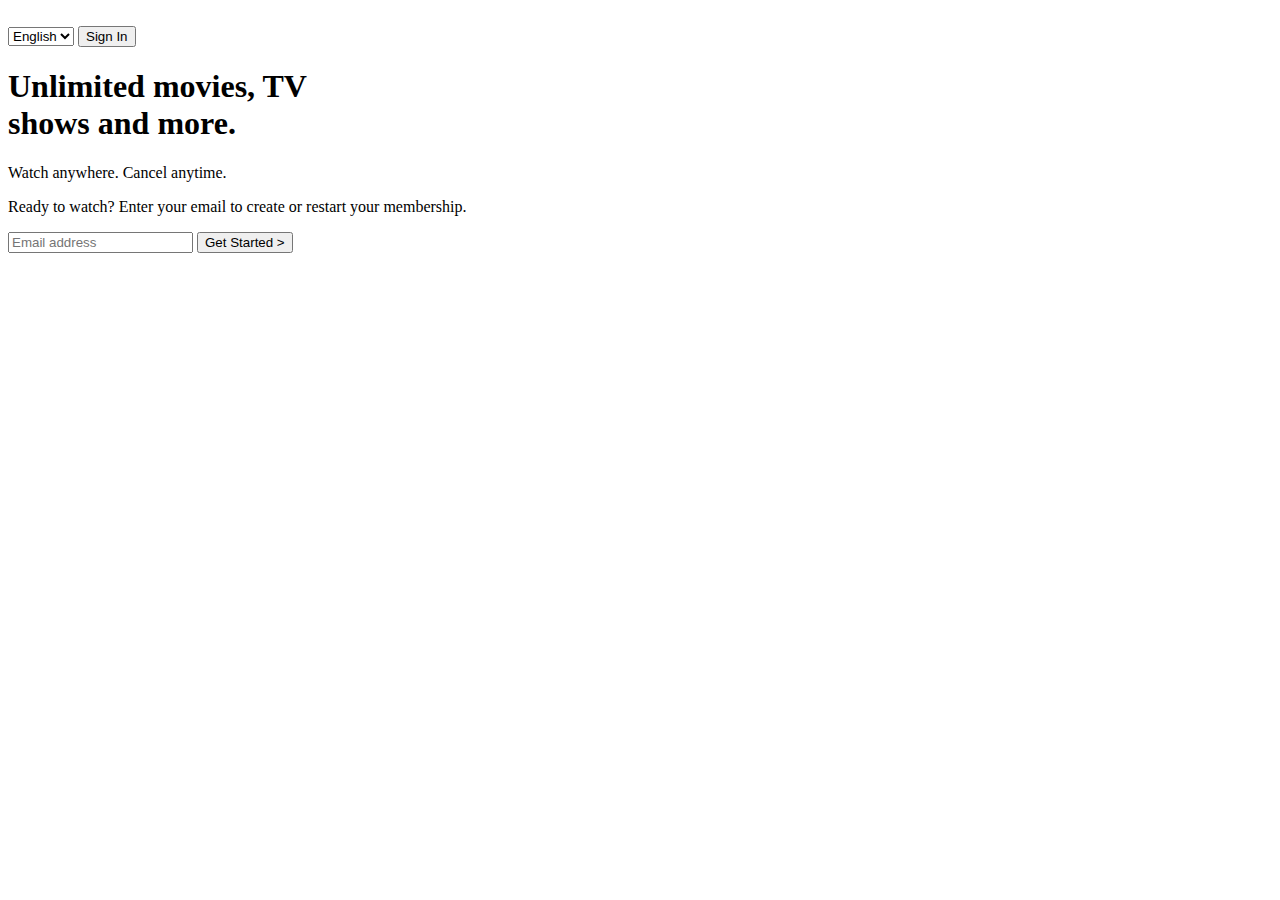
==== index.html @ c87a5f7d "Initialization of project!" ====
<!DOCTYPE html>
<html lang="en">
<head>
    <meta charset="UTF-8">
    <meta http-equiv="X-UA-Compatible" content="IE=edge">
    <meta name="viewport" content="width=device-width, initial-scale=1.0">
    <title>Netflix India – Watch TV Shows Online, Watch Movies Online</title>
    <link rel="stylesheet" href="./style.css">
    <link href='https://unpkg.com/boxicons@2.1.2/css/boxicons.min.css' rel='stylesheet'>

    <link rel="shortcut icon" href="./images/tab-icon.png" type="image/x-icon">
</head>
<body>
    <!-- Header section starts -->
    <header class="header" id="header">

        <div class="navbar">
            <a href="#" class="logo"><img src="./images/logo.png" alt=""></a>

            <div class="nav-btn">

                <select id="select" class="select">
                    <option value="/in/en">English</option>
                    <option value="/in/hi">हिन्दी</option>
                </select>

                <button class="sign-in" type="button">Sign In</button>
                <!-- <a href="#" class="sign-in">Sign In</a> -->
            </div>
        </div>

        <div class="main-content">
            <h1>Unlimited movies, TV <br> shows and more.</h1>

            <p class="para-1">Watch anywhere. Cancel anytime.</p>
            <p class="para-2">Ready to watch? Enter your email to create or restart your membership.</p>

            <input type="email" id="email" placeholder="Email address">
            <button class="get-started" type="button">Get Started ></button>
        </div>

    </header>
    <!-- Header section ends -->
</body>
</html>
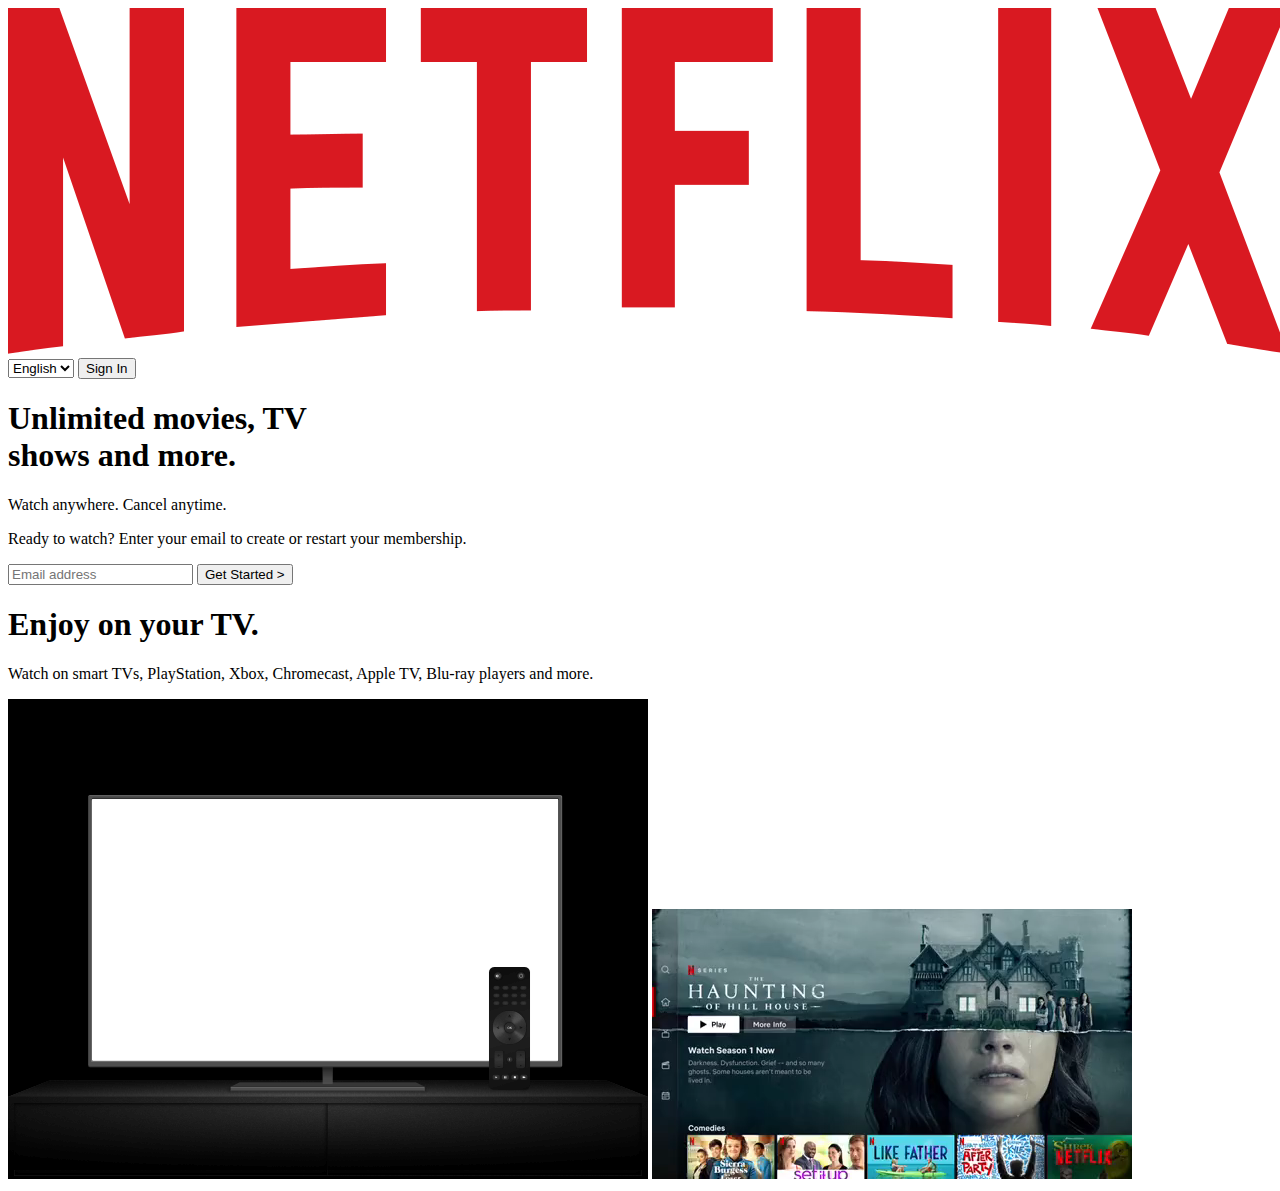
==== commit 812ae241: "html for enjoy section added!" ====
--- a/index.html
+++ b/index.html
@@ -41,5 +41,21 @@
 
     </header>
     <!-- Header section ends -->
+
+    <!-- ENJOY section starts -->
+    <section class="enjoy" id="enjoy">
+        <div class="enjoy-content">
+            <h1>Enjoy on your TV.</h1>
+            <p>Watch on smart TVs, PlayStation, Xbox, Chromecast, Apple TV, Blu-ray players and more.</p>
+        </div>
+
+        <div class="enjoy-img">
+            <img src="./images/tv.png" alt="">
+            <video class="vdo" autoplay="" muted="" playsinline="" loop="">
+                <source src="./videos/video1.m4v" type="video/mp4">
+            </video>
+        </div>
+    </section>
+    <!-- ENJOY section ends -->
 </body>
 </html>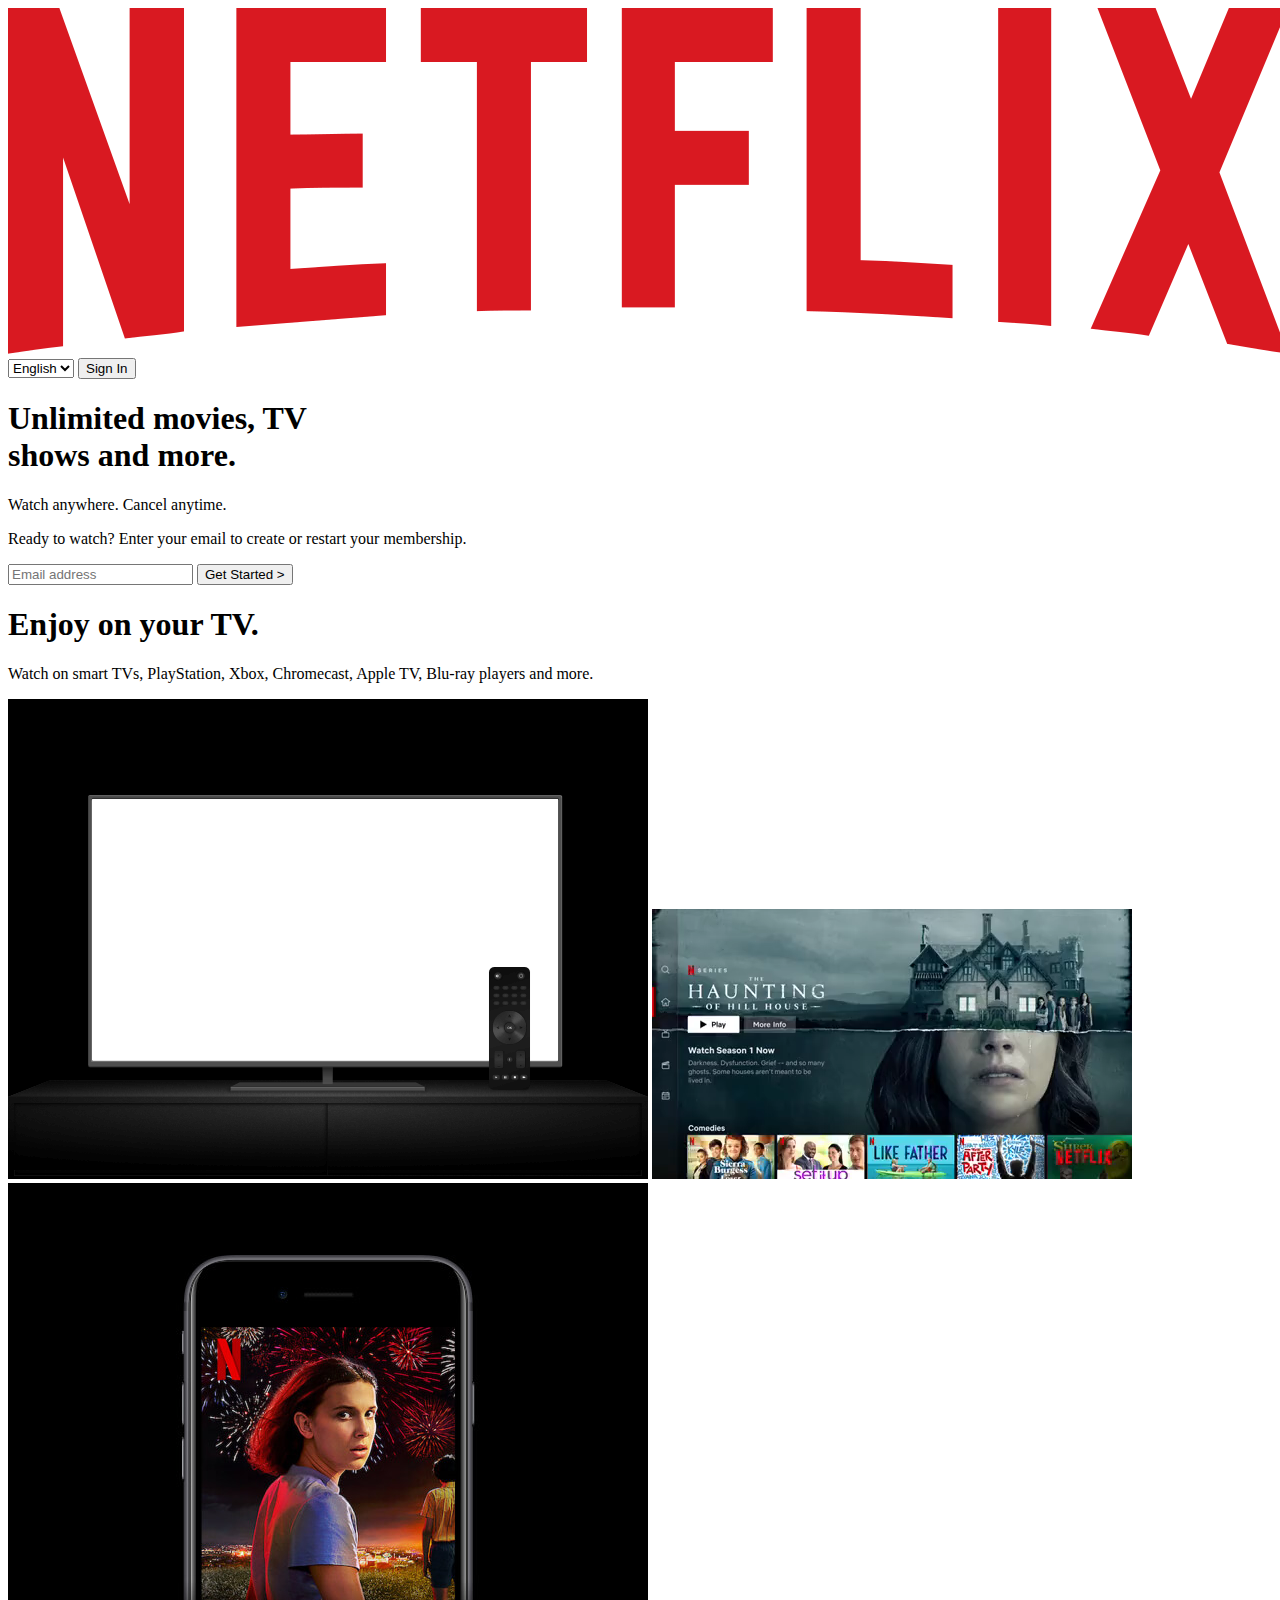
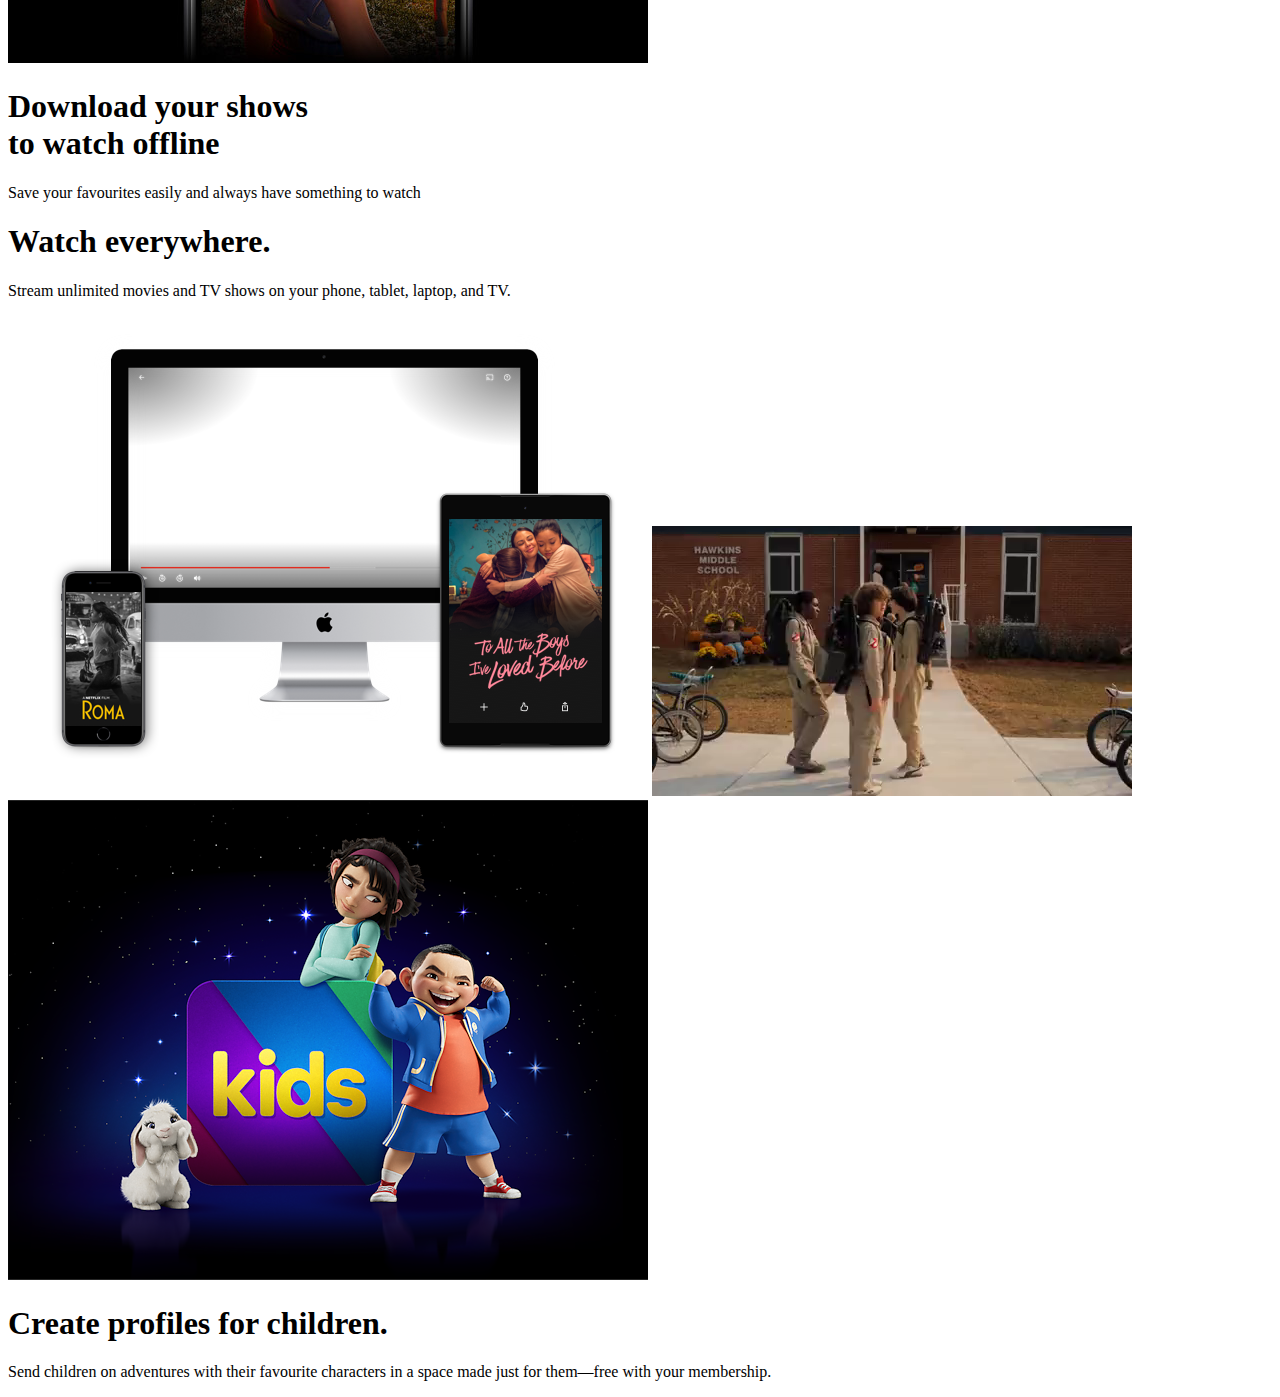
==== commit b6f01b5f: "html for download, kid, watch section added!" ====
--- a/index.html
+++ b/index.html
@@ -57,5 +57,61 @@
         </div>
     </section>
     <!-- ENJOY section ends -->
+
+    <!-- DOWNLOAD section starts -->
+    <section class="download" id="download">
+        <div class="download-img">
+            <img src="./images/download.jpg" alt="">
+
+            <!-- <div class="box">
+                <img class="img1" src="./images/boxshot.png" alt="">
+
+                <p>Stranger things <br> 
+                <a href="#">Downloading...</a>
+                </p>
+
+                <img src="https:/assets.nflxext.com/ffe/siteui/acquisition/ourStory/fuji/desktop/download-icon.gif" alt="" class="img2">
+            </div> -->
+
+        </div>
+
+        <div class="download-content">
+            <h1>Download your shows <br> to watch offline</h1>
+            <p>Save your favourites easily and always have something to watch</p>
+        </div>
+    </section>
+    <!-- DOWNLOAD section ends -->
+    
+
+
+    <!-- WATCH section starts -->
+    <section class="enjoy watch" id="watch">
+        <div class="enjoy-content">
+            <h1>Watch everywhere.</h1>
+            <p>Stream unlimited movies and TV shows on your phone, tablet, laptop, and TV.</p>
+        </div>
+
+        <div class="enjoy-img">
+            <img src="./images/computer.png" alt="">
+            <video class="vdo2" autoplay="" muted="" playsinline="" loop="">
+                <source src="./videos/video2.m4v" type="video/mp4">
+            </video>
+        </div>
+    </section>
+    
+    <!-- WATCH section ends -->
+
+
+    <!-- KIDS section starts -->
+    <section class="download kids" id="kids">
+        <div class="kids-img download-img">
+            <img src="./images/create_profile.png" alt="">
+        </div>
+        <div class="kids-content download-content">
+            <h1>Create profiles for children.</h1>
+            <p>Send children on adventures with their favourite characters in a space made just for them—free with your membership.</p>
+        </div>
+    </section>
+    <!-- KIDS section ends -->
 </body>
 </html>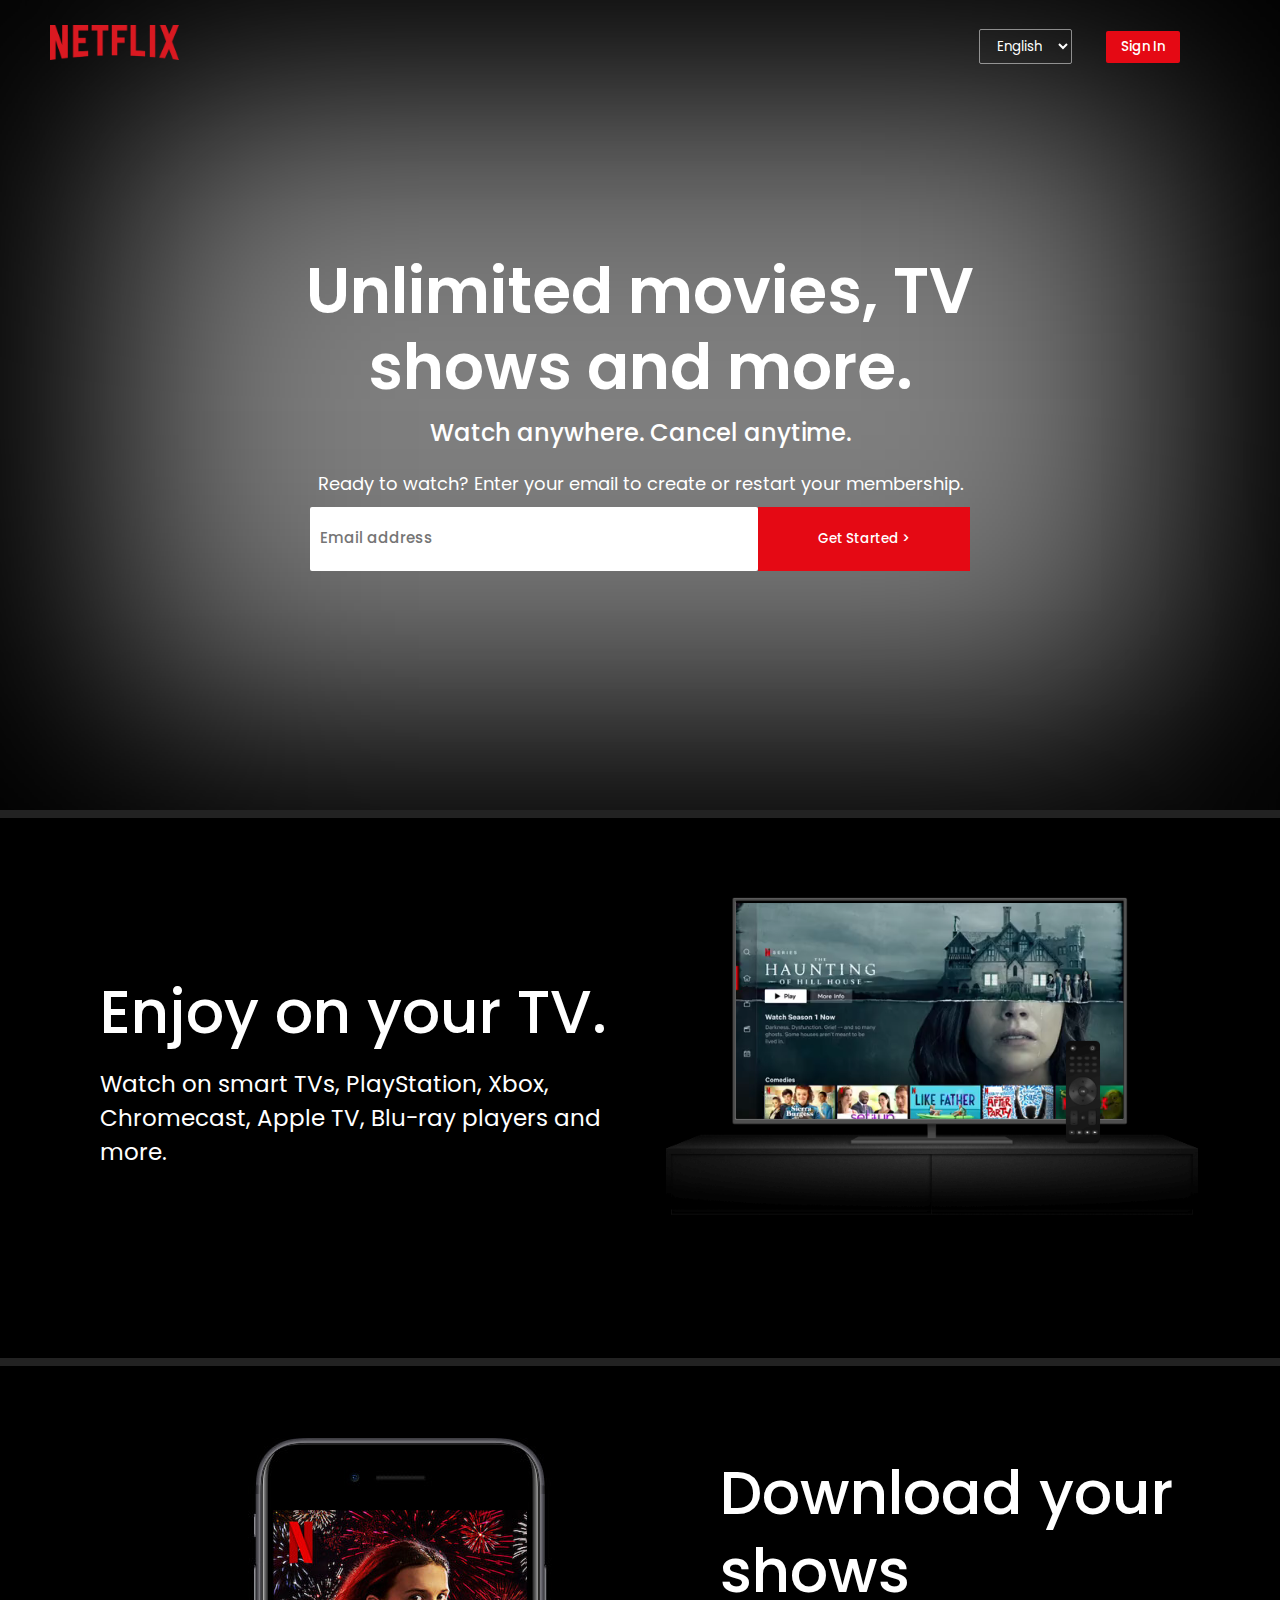
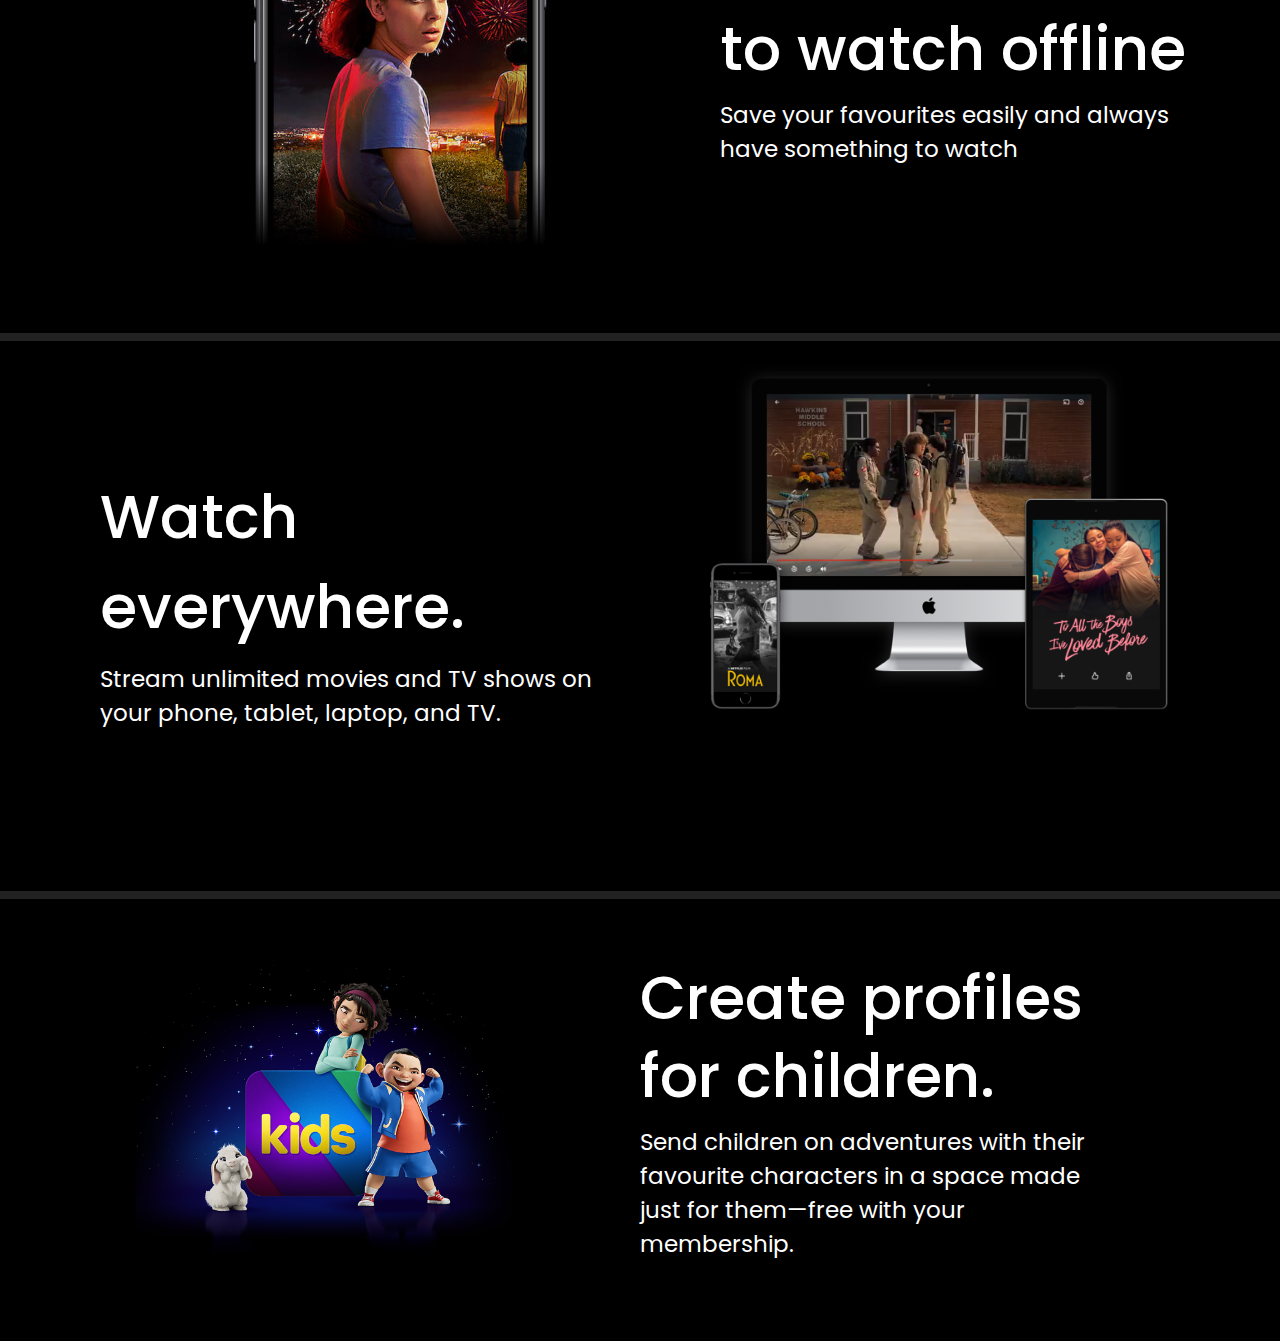
==== commit 39847a19: "bug resolved for style sheet!" ====
--- a/index.html
+++ b/index.html
@@ -5,7 +5,7 @@
     <meta http-equiv="X-UA-Compatible" content="IE=edge">
     <meta name="viewport" content="width=device-width, initial-scale=1.0">
     <title>Netflix India – Watch TV Shows Online, Watch Movies Online</title>
-    <link rel="stylesheet" href="./style.css">
+    <link rel="stylesheet" href="./css/style.css">
     <link href='https://unpkg.com/boxicons@2.1.2/css/boxicons.min.css' rel='stylesheet'>
 
     <link rel="shortcut icon" href="./images/tab-icon.png" type="image/x-icon">
--- a/css/style.css
+++ b/css/style.css
@@ -0,0 +1,281 @@
+@import url('https://fonts.googleapis.com/css2?family=Poppins:wght@200;300;400;500;600;700;800;900&display=swap');
+
+*{
+    margin: 0;
+    padding: 0;
+    box-sizing: border-box;
+    font-family: 'Poppins', sans-serif;
+    text-decoration: none;
+    outline: none;
+    border: none;
+}
+
+html{
+    scroll-behavior: smooth;
+}
+
+/* Header section */
+.header{
+    width: 100%;
+    height: 90vh;
+    background: url("https://i.ibb.co/vXqDmnh/background.jpg") no-repeat center center/cover;
+    position: relative;
+}
+
+.header::after{
+    content: "";
+    position: absolute;
+    top: 0;
+    left: 0;
+    right: 0;
+    width: 100%;
+    height: 90vh;
+    background: rgba(0, 0, 0, 0.5);
+    box-shadow: inset 120px 100px 250px #000,
+                inset -120px -100px 250px #000;
+    z-index: 1;
+}
+
+.header .navbar{
+    display: flex;
+    justify-content: space-between;
+    align-items: center;
+    position: relative;
+    padding: 25px 50px;
+    z-index: 2;
+}
+
+.header .navbar .logo img{
+    height: 35px;
+}
+
+.header .navbar .sign-in{
+    color: #fff;
+    background: #e50914;
+    padding: 6px 15px;
+    border-radius: 2px;
+    font-weight: 500;
+    margin-right: 50px;
+    cursor: pointer;
+}
+
+.header .navbar .select{
+    background: transparent;
+    color: #fff;
+    border-radius: 2px;
+    border: 1px solid rgba(255, 255, 255, 0.5);
+    padding: 6px 13px;
+    margin-right: 30px;
+}
+
+.header .navbar .select:hover{
+    border: 1px solid #fff;
+}
+
+.header .navbar .select option{
+    background: rgb(83, 80, 80);
+}
+
+
+/* Main Content */
+.header .main-content{
+    position: relative;
+    top: 20%;
+    width: 100%;
+    color: #fff;
+    text-align: center;
+    z-index: 4;
+}
+
+.header .main-content h1{
+    font-size: 63px;
+    font-weight: 550;
+    line-height: 1.2;
+    padding-bottom: 10px;
+}
+
+.header .main-content .para-1{
+    font-size: 24px;
+    font-weight: 500;
+    padding-bottom: 20px;
+}
+
+.header .main-content .para-2{
+    font-size: 18px;
+    font-weight: 400;
+    padding-bottom: 10px;
+}
+
+
+.header .main-content input{
+    width: 35%;
+    padding: 22px 10px;
+    border-radius: 2px;
+}
+
+.header .main-content input::-webkit-input-placeholder{
+    font-size: 15px;
+    font-weight: 500;
+}
+
+
+.header .main-content button{
+    background: #e50914;
+    padding: 22px 60px;
+    color: #fff;
+    font-weight: 500;
+    margin-left: -0.3%;
+}
+
+
+/* Enjoy Section */
+.enjoy{
+    background: #000;
+    border-top: 8px solid #222;
+    padding: 20px;
+    padding-top: 0px;
+    padding-bottom: 40px;
+
+    display: flex;
+    justify-content: space-evenly;
+    align-items: center;
+}
+
+.enjoy .enjoy-content{
+    flex: 1 1 400px;
+    margin-left: 80px;
+    margin-right: 2%;
+}
+
+.enjoy .enjoy-content h1{
+    font-size: 60px;
+    font-weight: 500;
+    color: #fff;
+    padding-bottom: 10px;
+}
+
+.enjoy .enjoy-content p{
+    color: #fff;
+    font-size: 23px;
+}
+
+.enjoy .enjoy-img{
+    flex: 1 1 400px;
+    margin-right: 5%;
+    margin-left: 10px;
+
+    width: 80%;
+    height: 500px;
+    position: relative;
+    overflow: hidden;
+}
+
+.enjoy .enjoy-img img{
+    width: 100%;
+    position: absolute;
+}
+
+.enjoy .enjoy-img .vdo{
+    margin-left: 13%;
+    margin-top: 16%;
+    width: 73%;
+}
+
+/* DOWNLOAD section */
+.download{
+    background: #000;
+    border-top: 8px solid #222;
+    padding: 0 80px 80px;
+    display: flex;
+    justify-content: space-between;
+    align-items: center;
+}
+
+.download .download-img{
+    flex: 1 1 400px;
+}
+
+
+.download .download-img .box{
+    display: flex;
+    justify-content: space-around;
+    align-items: center;
+    border: 2px solid rgba(255, 255, 255, 0.2);
+    border-radius: 10px;
+    background: #000;
+    color: #fff;
+    padding: 10px 5px;
+    margin: 0 auto;
+    width: 60%;
+    overflow: hidden;
+    position: relative;
+    margin-top: -22%;
+}
+
+.download .download-content .box .img1{
+    width: 10%;
+    height: 1%;
+    cursor: pointer;
+}
+
+.download .download-content .box p{
+    font-size: 12px;
+}
+
+.download .download-content .box .img2{
+    width: 15%;
+    height: 15%;
+    cursor: pointer;
+}
+
+
+.download .download-content{
+    flex: 1 1 400px;
+    color: #fff;
+}
+
+.download .download-content h1{
+    font-size: 60px;
+    font-weight: 500;
+    line-height: 1.3;
+    padding-bottom: 10px;
+}
+
+.download .download-content p{
+    font-size: 23px;
+}
+
+
+/* WATCH section  */
+.watch{
+    padding-top: 10px;
+}
+
+.watch .vdo2{
+    margin-left: 19%;
+    margin-top: 8%;
+    width: 61%;
+}
+
+
+/* KIDS section */
+
+.kids{
+    padding-top: 60px;
+}
+
+.kids .kids-img{
+    flex: 1 1 400px;
+}
+
+.kids .kids-img img{
+    width: 80%;
+    height: 50%;
+    padding-left: 10%;
+}
+
+.kids .kids-content{
+    flex: 1 1 400px;
+    padding-right: 10%;
+}
+
